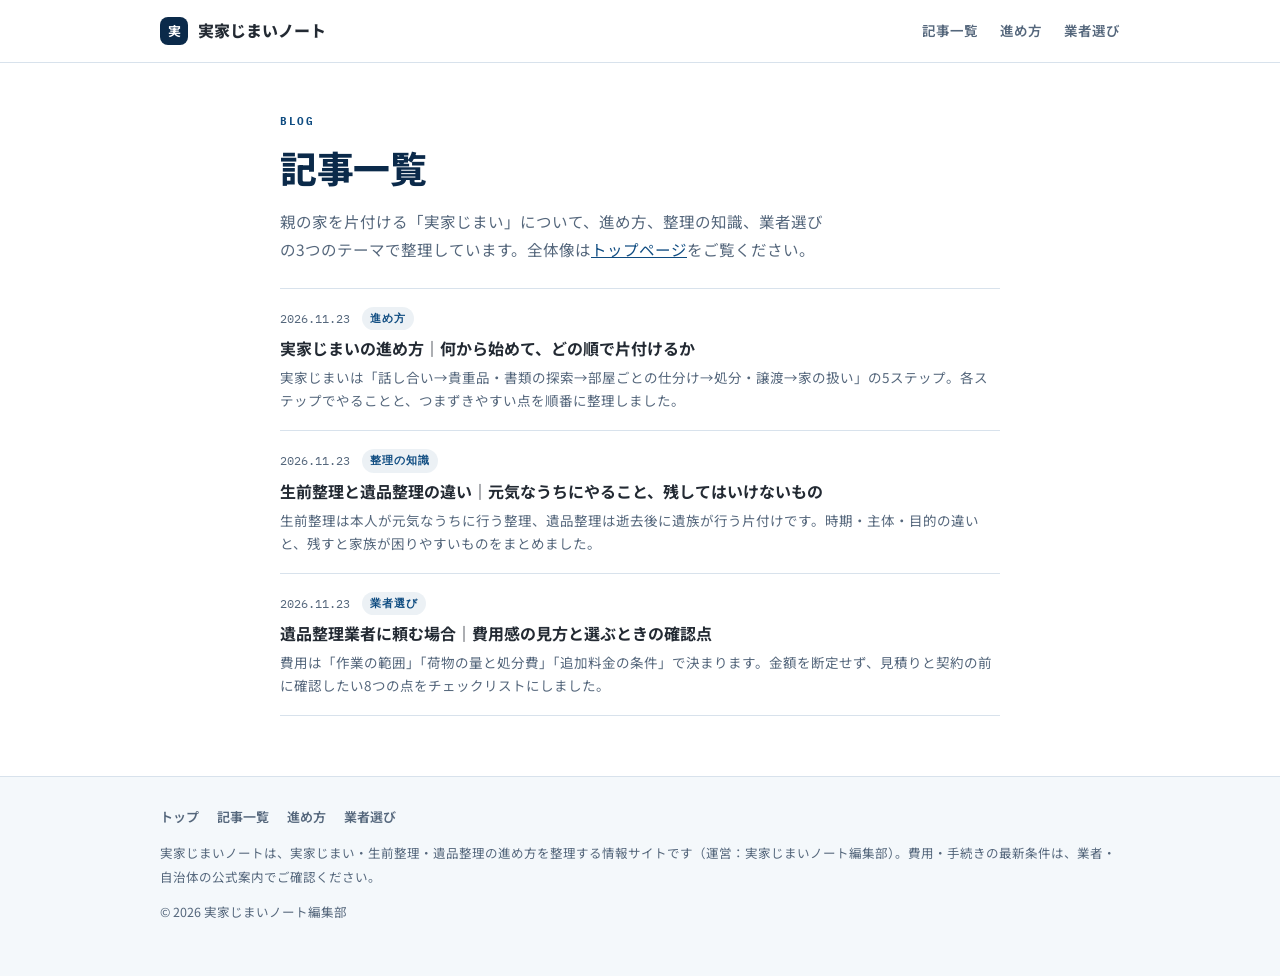
==== blog.html @ 54587ac1 "実家じまいノート 初期公開（トップ＋記事3本＋図解4点）" ====
<!doctype html>
<html lang="ja">
<head>
<meta charset="utf-8">
<meta name="viewport" content="width=device-width, initial-scale=1">
<script>document.documentElement.classList.add('js');</script>
<title>記事一覧｜実家じまいノート（全3本）</title>
<meta name="description" content="実家じまいノートの記事を新着順に一覧で掲載。実家じまいの進め方、生前整理と遺品整理の違い、遺品整理業者に頼む場合の確認点など、親の家を片付けるための記事3本をまとめています。">
<meta name="robots" content="index, follow">
<link rel="canonical" href="https://solederlego8-a11y.github.io/jikka-jimai-note/blog.html">
<meta property="og:title" content="記事一覧｜実家じまいノート">
<meta property="og:description" content="実家じまい・生前整理・遺品整理の記事を新着順に掲載しています。">
<meta property="og:type" content="website">
<meta property="og:url" content="https://solederlego8-a11y.github.io/jikka-jimai-note/blog.html">
<meta property="og:site_name" content="実家じまいノート">
<meta property="og:locale" content="ja_JP">
<meta name="twitter:card" content="summary">
<link rel="preconnect" href="https://fonts.googleapis.com">
<link rel="preconnect" href="https://fonts.gstatic.com" crossorigin>
<link rel="stylesheet" href="https://fonts.googleapis.com/css2?family=Noto+Sans+JP:wght@400;500;700;900&family=IBM+Plex+Mono:wght@400;500;600&display=swap">
<link rel="stylesheet" href="assets/style.css">
<script type="application/ld+json">
{
  "@context": "https://schema.org",
  "@type": "CollectionPage",
  "name": "記事一覧｜実家じまいノート",
  "url": "https://solederlego8-a11y.github.io/jikka-jimai-note/blog.html",
  "dateModified": "2026-11-23",
  "isPartOf": {"@type": "WebSite", "name": "実家じまいノート", "url": "https://solederlego8-a11y.github.io/jikka-jimai-note/"},
  "mainEntity": {
    "@type": "ItemList",
    "itemListOrder": "https://schema.org/ItemListOrderDescending",
    "numberOfItems": 3,
    "itemListElement": [
    {"@type":"ListItem","position":1,"url":"https://solederlego8-a11y.github.io/jikka-jimai-note/articles/jikka-jimai-susumekata.html","name":"実家じまいの進め方｜何から始めて、どの順で片付けるか"},
    {"@type":"ListItem","position":2,"url":"https://solederlego8-a11y.github.io/jikka-jimai-note/articles/seizen-seiri-to-ihin-seiri.html","name":"生前整理と遺品整理の違い｜元気なうちにやること、残してはいけないもの"},
    {"@type":"ListItem","position":3,"url":"https://solederlego8-a11y.github.io/jikka-jimai-note/articles/ihin-seiri-gyosha-erabikata.html","name":"遺品整理業者に頼む場合｜費用感の見方と選ぶときの確認点"}
    ]
  }
}
</script>
</head>
<body>
<header class="site-header">
  <div class="bar">
    <a class="brand" href="index.html"><span class="mark">実</span>実家じまいノート</a>
    <nav class="mainnav">
      <a href="blog.html">記事一覧</a>
      <a href="articles/jikka-jimai-susumekata.html">進め方</a>
      <a href="articles/ihin-seiri-gyosha-erabikata.html">業者選び</a>
    </nav>
  </div>
</header>

<main>
  <div class="wrap">
    <div class="hero">
      <p class="eyebrow">blog</p>
      <h1>記事一覧</h1>
      <p class="lede">親の家を片付ける「実家じまい」について、進め方、整理の知識、業者選びの3つのテーマで整理しています。全体像は<a href="index.html">トップページ</a>をご覧ください。</p>
    </div>

    <ol class="postlist" reversed>
      <li class="post">
        <div class="post-meta"><time datetime="2026-11-23">2026.11.23</time><span class="post-cat">進め方</span></div>
        <a class="post-title" href="articles/jikka-jimai-susumekata.html">実家じまいの進め方｜何から始めて、どの順で片付けるか</a>
        <p class="post-desc">実家じまいは「話し合い→貴重品・書類の探索→部屋ごとの仕分け→処分・譲渡→家の扱い」の5ステップ。各ステップでやることと、つまずきやすい点を順番に整理しました。</p>
      </li>
      <li class="post">
        <div class="post-meta"><time datetime="2026-11-23">2026.11.23</time><span class="post-cat">整理の知識</span></div>
        <a class="post-title" href="articles/seizen-seiri-to-ihin-seiri.html">生前整理と遺品整理の違い｜元気なうちにやること、残してはいけないもの</a>
        <p class="post-desc">生前整理は本人が元気なうちに行う整理、遺品整理は逝去後に遺族が行う片付けです。時期・主体・目的の違いと、残すと家族が困りやすいものをまとめました。</p>
      </li>
      <li class="post">
        <div class="post-meta"><time datetime="2026-11-23">2026.11.23</time><span class="post-cat">業者選び</span></div>
        <a class="post-title" href="articles/ihin-seiri-gyosha-erabikata.html">遺品整理業者に頼む場合｜費用感の見方と選ぶときの確認点</a>
        <p class="post-desc">費用は「作業の範囲」「荷物の量と処分費」「追加料金の条件」で決まります。金額を断定せず、見積りと契約の前に確認したい8つの点をチェックリストにしました。</p>
      </li>
    </ol>
  </div>
</main>

<footer class="site-footer">
  <div class="fin">
    <nav>
      <a href="index.html">トップ</a>
      <a href="blog.html">記事一覧</a>
      <a href="articles/jikka-jimai-susumekata.html">進め方</a>
      <a href="articles/ihin-seiri-gyosha-erabikata.html">業者選び</a>
    </nav>
    <p>実家じまいノートは、実家じまい・生前整理・遺品整理の進め方を整理する情報サイトです（運営：実家じまいノート編集部）。費用・手続きの最新条件は、業者・自治体の公式案内でご確認ください。</p>
    <p>© 2026 実家じまいノート編集部</p>
  </div>
</footer>

<script>
(function(){
  var els=document.querySelectorAll('.fade');
  if(!('IntersectionObserver' in window)){els.forEach(function(e){e.classList.add('in')});return;}
  var io=new IntersectionObserver(function(es){es.forEach(function(en){if(en.isIntersecting){en.target.classList.add('in');io.unobserve(en.target);}});},{threshold:0.08});
  els.forEach(function(e){io.observe(e);});
  setTimeout(function(){els.forEach(function(e){e.classList.add('in')});},2500);
})();
</script>
</body>
</html>
---- assets/style.css ----
:root{
  --bg:#FFFFFF;
  --bg-alt:#F4F8FB;
  --surface:#FFFFFF;
  --hairline:#D8E2EC;
  --ink:#232A33;
  --ink-muted:#55677C;
  --navy:#0B2A4A;
  --blue:#0F4C81;
  --blue-hover:#0B3A63;
  --blue-tint:rgba(15,76,129,0.08);
  --accent:#3D7A5C;
  --radius:8px;
}
*{box-sizing:border-box;}
html{scroll-behavior:smooth;}
body{
  margin:0;
  background:var(--bg);
  color:var(--ink);
  font-family:"Noto Sans JP","Hiragino Sans","Yu Gothic UI",sans-serif;
  line-height:1.85;
  -webkit-font-smoothing:antialiased;
}
.mono{font-family:"IBM Plex Mono",ui-monospace,Consolas,monospace;}
a{color:var(--blue);}
a:hover{color:var(--blue-hover);}
img{max-width:100%;display:block;}
:focus-visible{outline:2px solid var(--blue);outline-offset:2px;}

.wrap{max-width:760px;margin:0 auto;padding:0 20px;}
.wrap-wide{max-width:1000px;margin:0 auto;padding:0 20px;}

header.site-header{
  border-bottom:1px solid var(--hairline);
  background:var(--surface);
  position:sticky;top:0;z-index:10;
}
header.site-header .bar{
  max-width:1000px;margin:0 auto;padding:16px 20px;
  display:flex;align-items:center;justify-content:space-between;gap:16px;
}
.brand{
  display:flex;align-items:center;gap:10px;
  font-weight:800;font-size:16px;color:var(--ink);text-decoration:none;
}
.brand .mark{
  width:28px;height:28px;border-radius:var(--radius);background:var(--navy);
  color:#fff;display:flex;align-items:center;justify-content:center;
  font-weight:700;font-size:13px;
}
nav.mainnav{display:flex;gap:22px;font-size:13.5px;}
nav.mainnav a{color:var(--ink-muted);text-decoration:none;font-weight:600;}
nav.mainnav a:hover{color:var(--blue);}

.disclosure{
  display:flex;gap:10px;align-items:flex-start;
  background:var(--bg-alt);border:1px solid var(--hairline);border-radius:var(--radius);
  padding:14px 16px;font-size:12.5px;line-height:1.7;color:var(--ink-muted);
  margin:0 0 28px;
}
.disclosure .dot{
  flex:0 0 auto;width:16px;height:16px;border-radius:50%;
  border:1.5px solid var(--ink-muted);display:flex;align-items:center;justify-content:center;
  font-size:10px;font-weight:800;margin-top:2px;
}

.hero{padding:48px 0 8px;}
.hero-grid{display:grid;grid-template-columns:1fr;gap:8px;}
.eyebrow{
  font-family:"IBM Plex Mono",monospace;font-size:11px;font-weight:700;
  letter-spacing:.14em;text-transform:uppercase;color:var(--blue);margin:0 0 12px;
}
h1{font-size:clamp(1.65rem,4.2vw,2.3rem);line-height:1.35;font-weight:800;margin:0 0 14px;letter-spacing:-.01em;color:var(--navy);}
h2{font-size:clamp(1.22rem,2.8vw,1.5rem);line-height:1.4;font-weight:800;color:var(--navy);}
.lede{color:var(--ink-muted);font-size:15.5px;max-width:62ch;margin:0 0 8px;}
.artmeta{
  font-family:"IBM Plex Mono",monospace;font-size:12px;color:var(--ink-muted);
  margin:0 0 4px;display:flex;flex-wrap:wrap;gap:14px;align-items:center;
}
.artmeta time{white-space:nowrap;}
.artmeta .sep{color:var(--hairline);}

figure.fig{margin:24px 0;}
figure.fig img{border:1px solid var(--hairline);border-radius:var(--radius);background:#fff;}
figure.fig figcaption{font-size:12.5px;color:var(--ink-muted);margin-top:8px;}

/* 数字の帯 */
.band{max-width:1000px;margin:24px auto;padding:0 20px;}
.band-in{display:flex;flex-wrap:wrap;background:#fff;border:1px solid var(--hairline);border-top:3px solid var(--navy);border-radius:var(--radius);overflow:hidden;}
.band-item{flex:1 1 140px;padding:14px 16px;text-align:center;}
.band-item+.band-item{border-left:1px solid var(--hairline);}
.band-item b{display:block;font-size:clamp(1.3rem,3vw,1.7rem);color:var(--navy);line-height:1.2;font-weight:700;}
.band-item span{display:block;margin-top:4px;font-size:.8rem;color:var(--ink-muted);line-height:1.4;}

section.blk{margin:40px 0 8px;}
section.blk>h2{margin:0 0 12px;}
section.blk p{font-size:15px;margin:0 0 14px;}

.catgrid{
  display:grid;grid-template-columns:repeat(auto-fill,minmax(210px,1fr));
  gap:12px;margin:24px 0 12px;
}
.catgrid a.card{
  display:flex;flex-direction:column;gap:6px;
  background:var(--surface);border:1px solid var(--hairline);border-radius:var(--radius);
  padding:16px 18px;text-decoration:none;color:var(--ink);
  transition:border-color .15s ease;
}
.catgrid a.card:hover{border-color:var(--blue);}
.catgrid .cat{font-family:"IBM Plex Mono",monospace;font-size:10.5px;font-weight:700;letter-spacing:.1em;text-transform:uppercase;color:var(--blue);}
.catgrid .t{font-size:15px;font-weight:700;line-height:1.5;}
.catgrid .d{font-size:13px;color:var(--ink-muted);}

.postlist{list-style:none;margin:8px 0 32px;padding:0;}
.postlist .post{padding:18px 0;border-bottom:1px solid var(--hairline);}
.postlist .post:first-child{border-top:1px solid var(--hairline);}
.post-meta{
  display:flex;align-items:center;gap:12px;margin:0 0 6px;
  font-family:"IBM Plex Mono",monospace;font-size:11.5px;color:var(--ink-muted);
}
.post-cat{
  font-weight:700;letter-spacing:.1em;text-transform:uppercase;color:var(--blue);
  background:var(--blue-tint);padding:2px 8px;border-radius:999px;font-size:10.5px;
}
.post-title{display:block;font-size:16px;font-weight:700;color:var(--ink);text-decoration:none;line-height:1.5;}
.post-title:hover{color:var(--blue);}
.post-desc{margin:6px 0 0;font-size:13.5px;color:var(--ink-muted);line-height:1.7;}

article.prose{font-size:15.5px;}
article.prose h2{font-size:1.15rem;font-weight:800;margin:32px 0 12px;}
article.prose h3{font-size:1rem;font-weight:700;margin:22px 0 8px;}
article.prose p{margin:0 0 16px;}
article.prose ul,article.prose ol{margin:0 0 16px;padding-left:1.3em;}
article.prose li{margin:0 0 8px;}

table.cmp{
  width:100%;border-collapse:collapse;margin:8px 0 22px;font-size:13.5px;
  border:1px solid var(--hairline);border-radius:var(--radius);overflow:hidden;
}
table.cmp caption{
  text-align:left;font-size:11px;font-weight:700;letter-spacing:.08em;text-transform:uppercase;
  color:var(--ink-muted);padding:10px 12px;background:var(--bg-alt);caption-side:top;
}
table.cmp td{padding:10px 12px;border-top:1px solid var(--hairline);vertical-align:top;}
table.cmp td:first-child{color:var(--ink-muted);width:30%;}
table.cmp td.val{font-weight:700;}
table.cmp td.note{color:var(--ink-muted);font-size:12px;}
.tablewrap{overflow-x:auto;margin:8px 0 22px;}
table.grid{width:100%;border-collapse:collapse;font-size:13.5px;min-width:520px;border:1px solid var(--hairline);}
table.grid th,table.grid td{padding:9px 12px;border:1px solid var(--hairline);text-align:left;vertical-align:top;}
table.grid thead th{background:var(--bg-alt);font-weight:700;font-size:12.5px;}

.checklist{
  background:var(--bg-alt);border:1px solid var(--hairline);border-radius:var(--radius);
  padding:16px 18px;margin:8px 0 22px;
}
.checklist p.ct{font-size:12px;font-weight:800;letter-spacing:.05em;margin:0 0 10px;}
.checklist ul{margin:0;padding:0;list-style:none;}
.checklist li{display:flex;gap:8px;align-items:flex-start;font-size:13.5px;margin:0 0 8px;color:var(--ink-muted);}
.checklist li::before{content:"";flex:0 0 auto;width:14px;height:14px;margin-top:2px;border-radius:4px;border:1.5px solid var(--accent);}

.cta{
  display:inline-flex;align-items:center;gap:8px;
  background:var(--blue-tint);border:1px dashed var(--blue);color:var(--blue);
  border-radius:var(--radius);padding:10px 16px;font-size:13px;font-weight:700;
  margin:6px 8px 6px 0;text-decoration:none;
}
.readmore{display:inline-flex;align-items:center;gap:4px;font-size:13px;font-weight:700;color:var(--blue);text-decoration:none;margin-top:4px;}

.midcta{
  background:var(--surface);border:1px solid var(--hairline);
  border-left:3px solid var(--blue);border-radius:var(--radius);
  padding:16px 18px;margin:26px 0;
}
.midcta p.mt{font-size:11.5px;font-weight:800;letter-spacing:.05em;color:var(--blue);margin:0 0 7px;}
.midcta p.md{font-size:13.5px;color:var(--ink-muted);margin:0 0 12px;line-height:1.75;}
.midcta .cta{margin:0 8px 0 0;}

.tldr{background:var(--bg-alt);border-left:4px solid var(--blue);border-radius:0 var(--radius) var(--radius) 0;padding:14px 18px;margin:0 0 22px;}
.tldr p{margin:0 0 6px;}
.tldr ul{margin:0;padding-left:1.2em;}

.faq{margin:8px 0 22px;}
.faq dt{font-weight:700;font-size:15px;margin:18px 0 6px;color:var(--navy);}
.faq dd{margin:0;font-size:14.5px;color:var(--ink);}

footer.site-footer{
  margin-top:60px;border-top:1px solid var(--hairline);padding:28px 0 40px;
  color:var(--ink-muted);font-size:12.5px;background:var(--bg-alt);
}
footer.site-footer .fin{max-width:1000px;margin:0 auto;padding:0 20px;}
footer.site-footer nav{display:flex;gap:18px;margin-bottom:10px;font-size:13px;}
footer.site-footer nav a{color:var(--ink-muted);text-decoration:none;font-weight:600;}

/* フェードインのみ（reduced-motion尊重＋JS無効時・2.5秒フォールバックで常時表示） */
@media (prefers-reduced-motion: no-preference){
  html.js .fade{opacity:0;transform:translateY(10px);transition:opacity .6s ease,transform .6s ease;}
  html.js .fade.in{opacity:1;transform:none;}
}
@media (prefers-reduced-motion: reduce){
  .fade{opacity:1!important;transform:none!important;}
}
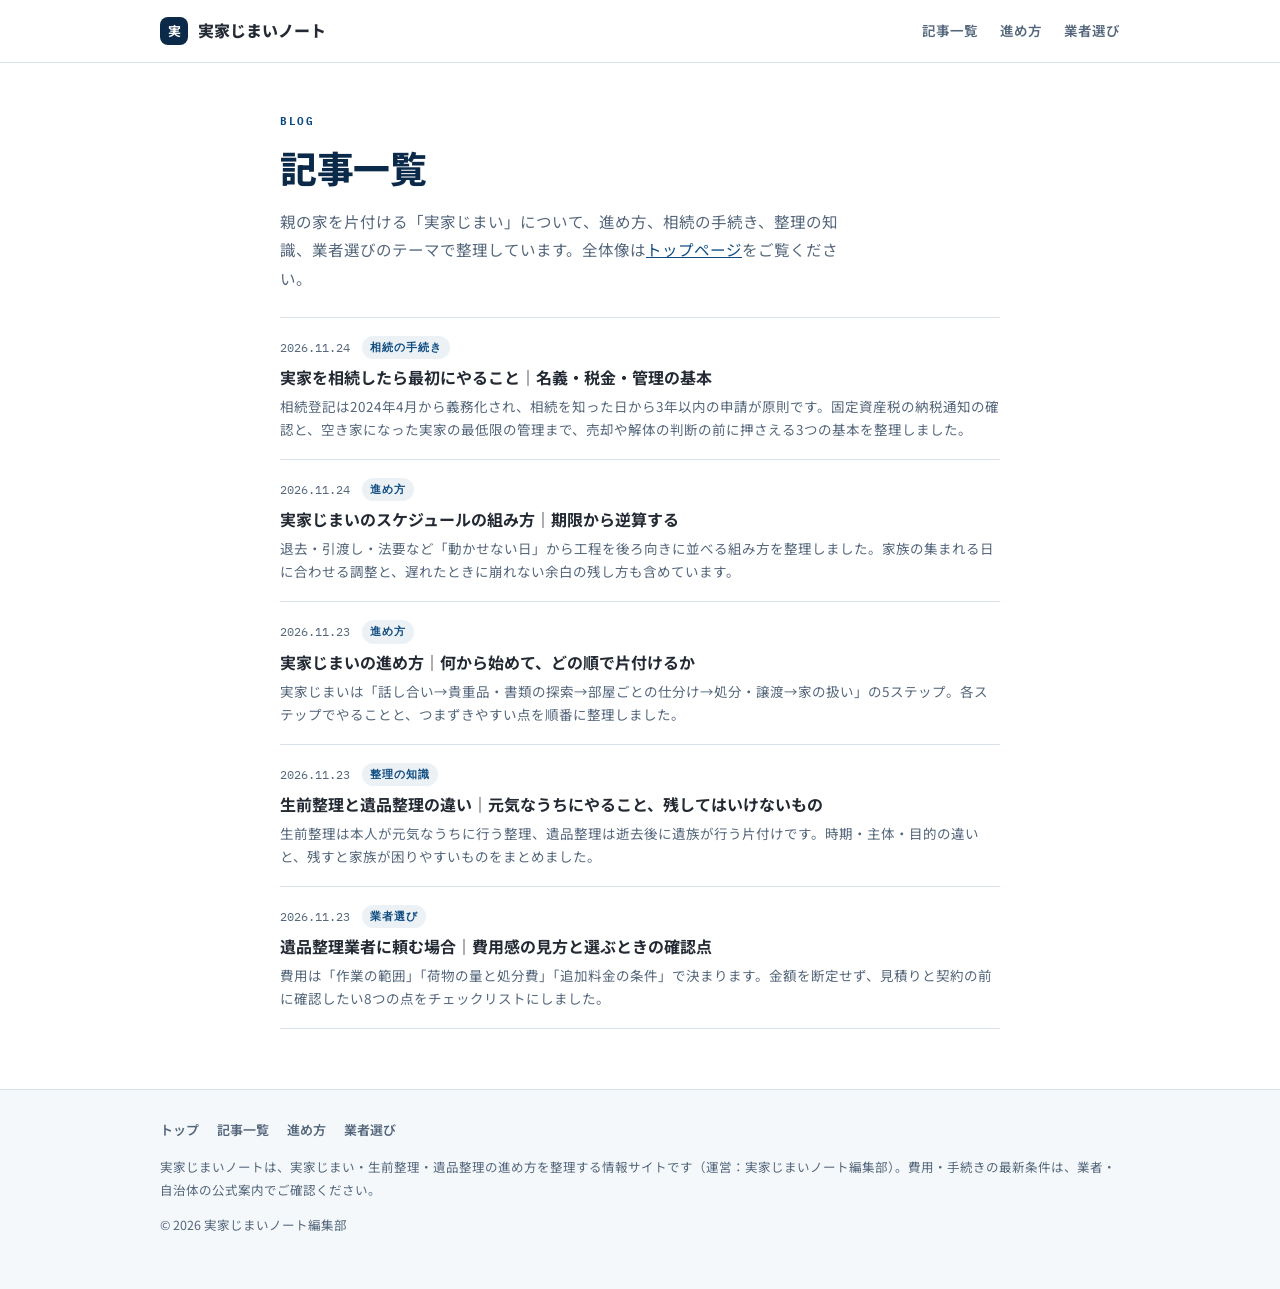
==== commit 71f89e73: "記事を2本追加（全5本に）" ====
--- a/blog.html
+++ b/blog.html
@@ -1,11 +1,19 @@
 <!doctype html>
 <html lang="ja">
 <head>
+<!-- Google tag (gtag.js) -->
+<script async src="https://www.googletagmanager.com/gtag/js?id=G-S2497SSB1M"></script>
+<script>
+window.dataLayer = window.dataLayer || [];
+function gtag(){dataLayer.push(arguments);}
+gtag('js', new Date());
+gtag('config', 'G-S2497SSB1M');
+</script>
 <meta charset="utf-8">
 <meta name="viewport" content="width=device-width, initial-scale=1">
 <script>document.documentElement.classList.add('js');</script>
-<title>記事一覧｜実家じまいノート（全3本）</title>
-<meta name="description" content="実家じまいノートの記事を新着順に一覧で掲載。実家じまいの進め方、生前整理と遺品整理の違い、遺品整理業者に頼む場合の確認点など、親の家を片付けるための記事3本をまとめています。">
+<title>記事一覧｜実家じまいノート（全5本）</title>
+<meta name="description" content="実家じまいノートの記事を新着順に一覧で掲載。実家じまいの進め方、相続したら最初にやること、スケジュールの組み方、生前整理と遺品整理の違い、遺品整理業者に頼む場合の確認点など、親の家を片付けるための記事5本をまとめています。">
 <meta name="robots" content="index, follow">
 <link rel="canonical" href="https://solederlego8-a11y.github.io/jikka-jimai-note/blog.html">
 <meta property="og:title" content="記事一覧｜実家じまいノート">
@@ -25,16 +33,18 @@
   "@type": "CollectionPage",
   "name": "記事一覧｜実家じまいノート",
   "url": "https://solederlego8-a11y.github.io/jikka-jimai-note/blog.html",
-  "dateModified": "2026-11-23",
+  "dateModified": "2026-11-24",
   "isPartOf": {"@type": "WebSite", "name": "実家じまいノート", "url": "https://solederlego8-a11y.github.io/jikka-jimai-note/"},
   "mainEntity": {
     "@type": "ItemList",
     "itemListOrder": "https://schema.org/ItemListOrderDescending",
-    "numberOfItems": 3,
+    "numberOfItems": 5,
     "itemListElement": [
-    {"@type":"ListItem","position":1,"url":"https://solederlego8-a11y.github.io/jikka-jimai-note/articles/jikka-jimai-susumekata.html","name":"実家じまいの進め方｜何から始めて、どの順で片付けるか"},
-    {"@type":"ListItem","position":2,"url":"https://solederlego8-a11y.github.io/jikka-jimai-note/articles/seizen-seiri-to-ihin-seiri.html","name":"生前整理と遺品整理の違い｜元気なうちにやること、残してはいけないもの"},
-    {"@type":"ListItem","position":3,"url":"https://solederlego8-a11y.github.io/jikka-jimai-note/articles/ihin-seiri-gyosha-erabikata.html","name":"遺品整理業者に頼む場合｜費用感の見方と選ぶときの確認点"}
+    {"@type":"ListItem","position":1,"url":"https://solederlego8-a11y.github.io/jikka-jimai-note/articles/sozoku-jikka-saisho.html","name":"実家を相続したら最初にやること｜名義・税金・管理の基本"},
+    {"@type":"ListItem","position":2,"url":"https://solederlego8-a11y.github.io/jikka-jimai-note/articles/jikka-jimai-schedule.html","name":"実家じまいのスケジュールの組み方｜期限から逆算する"},
+    {"@type":"ListItem","position":3,"url":"https://solederlego8-a11y.github.io/jikka-jimai-note/articles/jikka-jimai-susumekata.html","name":"実家じまいの進め方｜何から始めて、どの順で片付けるか"},
+    {"@type":"ListItem","position":4,"url":"https://solederlego8-a11y.github.io/jikka-jimai-note/articles/seizen-seiri-to-ihin-seiri.html","name":"生前整理と遺品整理の違い｜元気なうちにやること、残してはいけないもの"},
+    {"@type":"ListItem","position":5,"url":"https://solederlego8-a11y.github.io/jikka-jimai-note/articles/ihin-seiri-gyosha-erabikata.html","name":"遺品整理業者に頼む場合｜費用感の見方と選ぶときの確認点"}
     ]
   }
 }
@@ -57,10 +67,20 @@
     <div class="hero">
       <p class="eyebrow">blog</p>
       <h1>記事一覧</h1>
-      <p class="lede">親の家を片付ける「実家じまい」について、進め方、整理の知識、業者選びの3つのテーマで整理しています。全体像は<a href="index.html">トップページ</a>をご覧ください。</p>
+      <p class="lede">親の家を片付ける「実家じまい」について、進め方、相続の手続き、整理の知識、業者選びのテーマで整理しています。全体像は<a href="index.html">トップページ</a>をご覧ください。</p>
     </div>
 
     <ol class="postlist" reversed>
+      <li class="post">
+        <div class="post-meta"><time datetime="2026-11-24">2026.11.24</time><span class="post-cat">相続の手続き</span></div>
+        <a class="post-title" href="articles/sozoku-jikka-saisho.html">実家を相続したら最初にやること｜名義・税金・管理の基本</a>
+        <p class="post-desc">相続登記は2024年4月から義務化され、相続を知った日から3年以内の申請が原則です。固定資産税の納税通知の確認と、空き家になった実家の最低限の管理まで、売却や解体の判断の前に押さえる3つの基本を整理しました。</p>
+      </li>
+      <li class="post">
+        <div class="post-meta"><time datetime="2026-11-24">2026.11.24</time><span class="post-cat">進め方</span></div>
+        <a class="post-title" href="articles/jikka-jimai-schedule.html">実家じまいのスケジュールの組み方｜期限から逆算する</a>
+        <p class="post-desc">退去・引渡し・法要など「動かせない日」から工程を後ろ向きに並べる組み方を整理しました。家族の集まれる日に合わせる調整と、遅れたときに崩れない余白の残し方も含めています。</p>
+      </li>
       <li class="post">
         <div class="post-meta"><time datetime="2026-11-23">2026.11.23</time><span class="post-cat">進め方</span></div>
         <a class="post-title" href="articles/jikka-jimai-susumekata.html">実家じまいの進め方｜何から始めて、どの順で片付けるか</a>
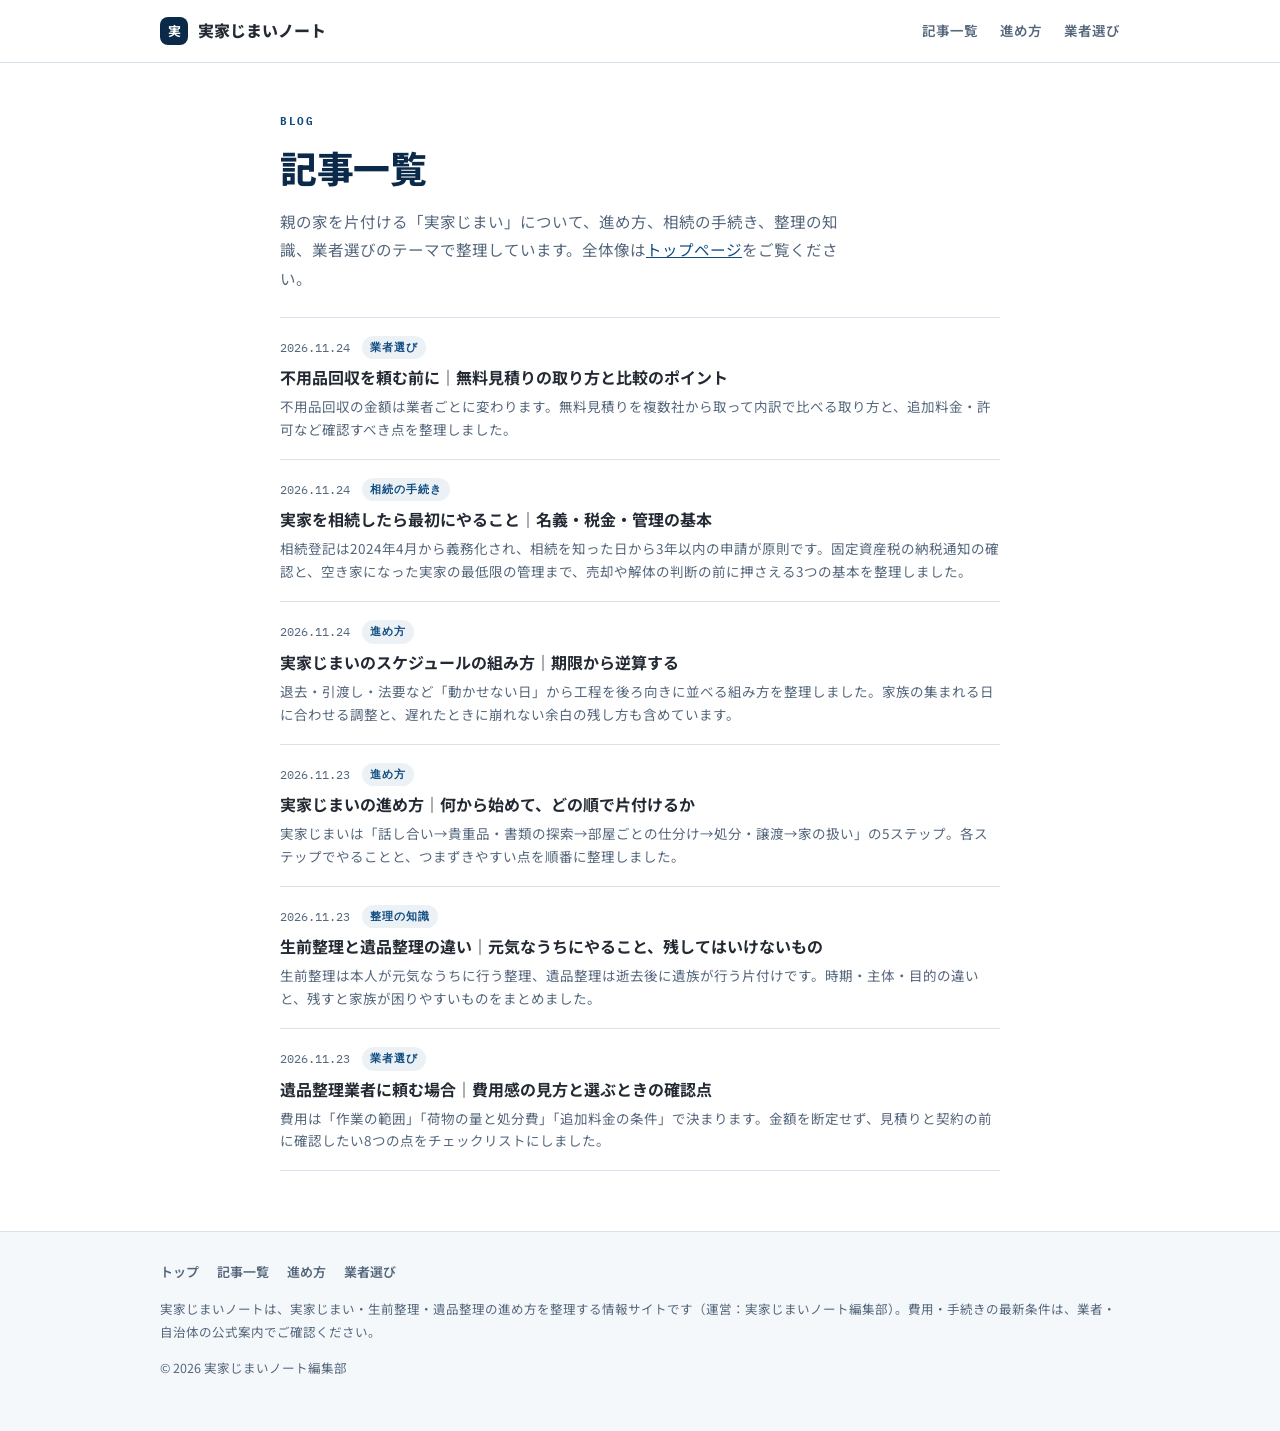
==== commit 8ed9eebd: "ぽいみつの受け皿記事を公開" ====
--- a/blog.html
+++ b/blog.html
@@ -12,7 +12,7 @@
 <meta charset="utf-8">
 <meta name="viewport" content="width=device-width, initial-scale=1">
 <script>document.documentElement.classList.add('js');</script>
-<title>記事一覧｜実家じまいノート（全5本）</title>
+<title>記事一覧｜実家じまいノート（全6本）</title>
 <meta name="description" content="実家じまいノートの記事を新着順に一覧で掲載。実家じまいの進め方、相続したら最初にやること、スケジュールの組み方、生前整理と遺品整理の違い、遺品整理業者に頼む場合の確認点など、親の家を片付けるための記事5本をまとめています。">
 <meta name="robots" content="index, follow">
 <link rel="canonical" href="https://solederlego8-a11y.github.io/jikka-jimai-note/blog.html">
@@ -38,13 +38,14 @@
   "mainEntity": {
     "@type": "ItemList",
     "itemListOrder": "https://schema.org/ItemListOrderDescending",
-    "numberOfItems": 5,
+    "numberOfItems": 6,
     "itemListElement": [
-    {"@type":"ListItem","position":1,"url":"https://solederlego8-a11y.github.io/jikka-jimai-note/articles/sozoku-jikka-saisho.html","name":"実家を相続したら最初にやること｜名義・税金・管理の基本"},
-    {"@type":"ListItem","position":2,"url":"https://solederlego8-a11y.github.io/jikka-jimai-note/articles/jikka-jimai-schedule.html","name":"実家じまいのスケジュールの組み方｜期限から逆算する"},
-    {"@type":"ListItem","position":3,"url":"https://solederlego8-a11y.github.io/jikka-jimai-note/articles/jikka-jimai-susumekata.html","name":"実家じまいの進め方｜何から始めて、どの順で片付けるか"},
-    {"@type":"ListItem","position":4,"url":"https://solederlego8-a11y.github.io/jikka-jimai-note/articles/seizen-seiri-to-ihin-seiri.html","name":"生前整理と遺品整理の違い｜元気なうちにやること、残してはいけないもの"},
-    {"@type":"ListItem","position":5,"url":"https://solederlego8-a11y.github.io/jikka-jimai-note/articles/ihin-seiri-gyosha-erabikata.html","name":"遺品整理業者に頼む場合｜費用感の見方と選ぶときの確認点"}
+    {"@type":"ListItem","position":1,"url":"https://solederlego8-a11y.github.io/jikka-jimai-note/articles/fuyohin-kaishu-mitsumori.html","name":"不用品回収を頼む前に｜無料見積りの取り方と比較のポイント"},
+    {"@type":"ListItem","position":2,"url":"https://solederlego8-a11y.github.io/jikka-jimai-note/articles/sozoku-jikka-saisho.html","name":"実家を相続したら最初にやること｜名義・税金・管理の基本"},
+    {"@type":"ListItem","position":3,"url":"https://solederlego8-a11y.github.io/jikka-jimai-note/articles/jikka-jimai-schedule.html","name":"実家じまいのスケジュールの組み方｜期限から逆算する"},
+    {"@type":"ListItem","position":4,"url":"https://solederlego8-a11y.github.io/jikka-jimai-note/articles/jikka-jimai-susumekata.html","name":"実家じまいの進め方｜何から始めて、どの順で片付けるか"},
+    {"@type":"ListItem","position":5,"url":"https://solederlego8-a11y.github.io/jikka-jimai-note/articles/seizen-seiri-to-ihin-seiri.html","name":"生前整理と遺品整理の違い｜元気なうちにやること、残してはいけないもの"},
+    {"@type":"ListItem","position":6,"url":"https://solederlego8-a11y.github.io/jikka-jimai-note/articles/ihin-seiri-gyosha-erabikata.html","name":"遺品整理業者に頼む場合｜費用感の見方と選ぶときの確認点"}
     ]
   }
 }
@@ -71,6 +72,11 @@
     </div>
 
     <ol class="postlist" reversed>
+      <li class="post">
+        <div class="post-meta"><time datetime="2026-11-24">2026.11.24</time><span class="post-cat">業者選び</span></div>
+        <a class="post-title" href="articles/fuyohin-kaishu-mitsumori.html">不用品回収を頼む前に｜無料見積りの取り方と比較のポイント</a>
+        <p class="post-desc">不用品回収の金額は業者ごとに変わります。無料見積りを複数社から取って内訳で比べる取り方と、追加料金・許可など確認すべき点を整理しました。</p>
+      </li>
       <li class="post">
         <div class="post-meta"><time datetime="2026-11-24">2026.11.24</time><span class="post-cat">相続の手続き</span></div>
         <a class="post-title" href="articles/sozoku-jikka-saisho.html">実家を相続したら最初にやること｜名義・税金・管理の基本</a>
